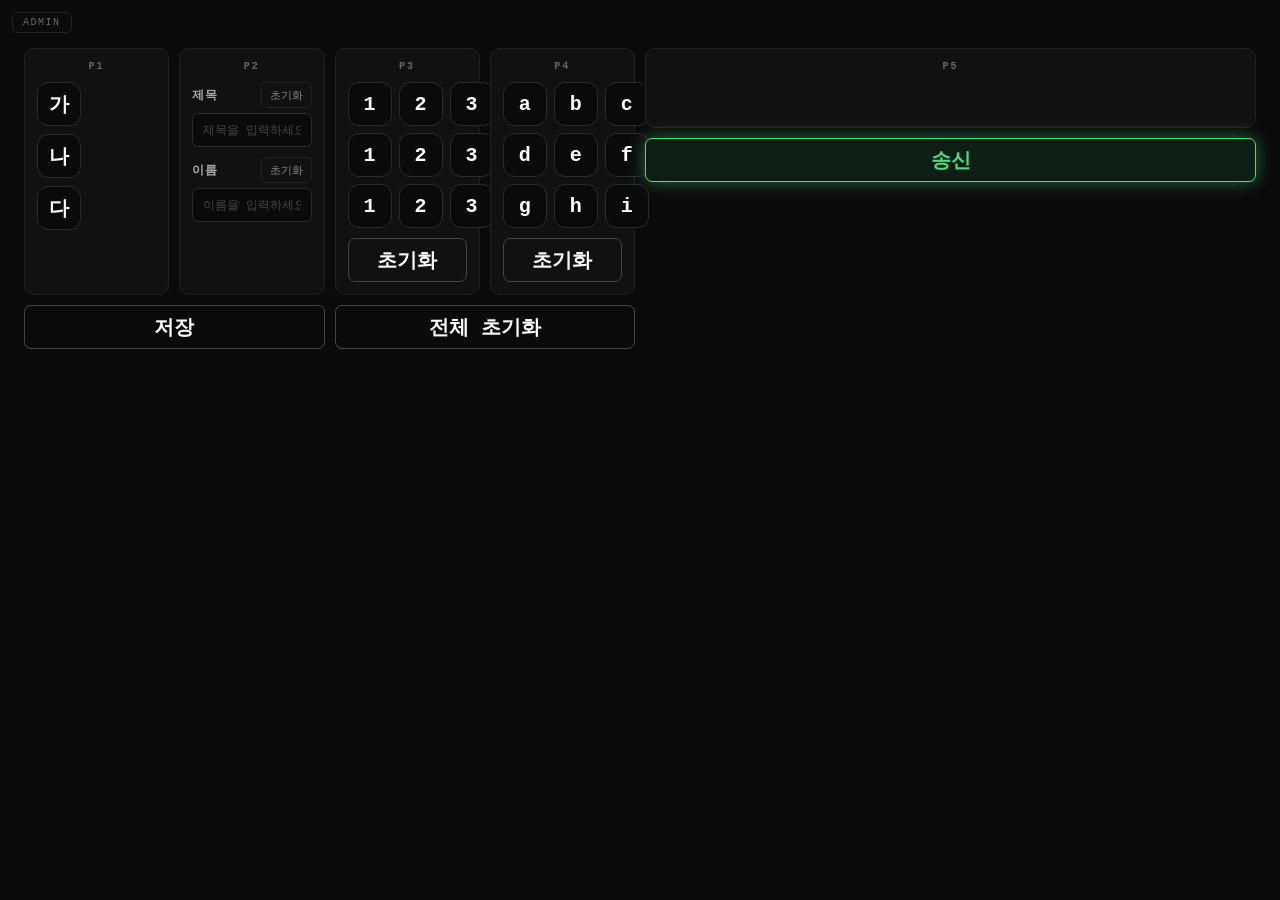
==== index.html @ e1beb3fa "Update index.html" ====
<!DOCTYPE html> <!-- ⛔ 표준: HTML 문서 선언, 변경 불가 -->
<html lang="ko"> <!-- ⛔ 표준: html 태그, 변경 불가 -->
<head> <!-- ⛔ 표준: head 태그, 변경 불가 -->
	<meta charset="UTF-8"> <!-- ⛔ 표준: meta 태그 / charset 속성, 변경 불가 -->
	<meta name="viewport" content="width=device-width, initial-scale=1.0"> <!-- ⛔ 표준: 모바일 화면 대응 설정, 변경 불가 -->
	<title>입력 패널</title> <!-- ⛔ 표준: title 태그, 변경 불가 (안의 텍스트는 자유롭게 변경 가능) -->
	<style> /* ⛔ 표준: style 태그, 변경 불가 */
		:root { /* ⛔ 표준: CSS 전역 변수 선언 선택자, 변경 불가 */
			--bg:         #0a0a0a; /* 🔗 CSS+HTML: var(--bg)로 참조 중, 이름 바꾸면 var() 전부 수정 필요 */
			--surface:    #111111; /* 🔗 CSS+HTML: var(--surface)로 참조 중 */
			--border:     #222222; /* 🔗 CSS+HTML: var(--border)로 참조 중 */
			--border-hi:  #444444; /* 🔗 CSS+HTML: var(--border-hi)로 참조 중 */
			--text:       #ffffff; /* 🔗 CSS+HTML: var(--text)로 참조 중 */
			--muted:      #ffffff; /* 🔗 CSS+HTML: var(--muted)로 참조 중 */
			--dim:        #2a2a2a; /* 🔗 CSS+HTML: var(--dim)으로 참조 중 */
			--accent:     #4ade80; /* 🔗 CSS+HTML: var(--accent)으로 참조 중 */
			--accent-dim: #0d1f14; /* 🔗 CSS+HTML: var(--accent-dim)으로 참조 중 */
			--yellow:     #facc15; /* 🔗 CSS+HTML: var(--yellow)로 참조 중 */
			--yellow-dim: #1f1a05; /* 🔗 CSS+HTML: var(--yellow-dim)으로 참조 중 */
			--danger:     #f87171; /* 🔗 CSS+HTML: var(--danger)로 참조 중 */
			--danger-dim: #2a0808; /* 🔗 CSS+HTML: var(--danger-dim)으로 참조 중 */

			/* [모든 간격] 패드 사이, 패드5↔송신 사이, 저장/초기화 버튼 사이
			   body { padding }과 값을 맞추면 화면 테두리 여백 = 패드 간격으로 통일됨
			   다른 값: 4px | 8px | 16px | 2vw | 1.5vh */
			--gap:   10px; /* 🔗 CSS+HTML: var(--gap)으로 참조 중 */

			/* [모든 버튼 높이] 가나다/1~9/abc 선택버튼, 초기화/저장/전체초기화/송신 버튼
			   패드 크기가 바뀌어도 이 값은 고정 유지됨
			   다른 값: 32px | 40px | 52px | 60px */
			--btn-h: 44px; /* 🔗 CSS+HTML: var(--btn-h)로 참조 중 */
		}

		* { box-sizing: border-box; margin: 0; padding: 0; } /* ⛔ 표준: * 전체선택자, box-sizing/margin/padding 모두 CSS 표준 속성 */

		body { /* ⛔ 표준: HTML body 태그 선택자, 변경 불가 */
			min-height: 100vh; /* ⛔ 표준: min-height CSS 표준 속성 */
			background: var(--bg); /* ⛔ 표준: background CSS 표준 속성 */
			font-family: 'Courier New', monospace; /* ⛔ 표준: font-family CSS 표준 속성 */
			color: var(--text); /* ⛔ 표준: color CSS 표준 속성 */

			/* [body 기본 글씨 크기] 패드 라벨(P1~P5) 외 대부분 텍스트에 영향
			   다른 값: 14px | 16px | 24px */
			font-size: 20px; /* ⛔ 표준: font-size CSS 표준 속성 */

			font-weight: bold; /* ⛔ 표준: font-weight CSS 표준 속성 */

			/* [body 자식 요소 배치 방식] flex로 설정해야 내부 정렬 속성이 작동함
			   다른 값: block(일반 흐름) | grid(격자) */
			display: flex; /* ⛔ 표준: display CSS 표준 속성 */

			/* [body 자식 요소 나열 방향] column = .layout이 세로로 쌓임
			   다른 값: row(가로로 나열) | column-reverse(세로 역순) */
			flex-direction: column; /* ⛔ 표준: flex-direction CSS 표준 속성 */

			/* [화면 테두리 여백] 순서: 위 | 좌우 | 아래
			   --gap과 좌우 값을 맞추면 조건1(테두리 여백 = 패드 간격) 충족
			   위쪽은 admin 링크 공간 확보를 위해 더 크게 설정
			   다른 값: 12px 12px 12px | 2vh 2vw | 24px */
			padding: 48px 24px 24px; /* ⛔ 표준: padding CSS 표준 속성 */

			gap: var(--gap); /* ⛔ 표준: gap CSS 표준 속성 */
		}

		/* ── admin 링크 ─────────────────────────── */
		.admin-link { /* 🔗 CSS+HTML: HTML의 class="admin-link"와 연결, 한쪽만 바꾸면 스타일 깨짐 */
			/* [admin 링크 배치 기준] fixed = 스크롤해도 화면 고정 위치 유지
			   다른 값: absolute(가장 가까운 부모 기준) | static(일반 흐름) */
			position: fixed; /* ⛔ 표준: position CSS 표준 속성 */

			/* [admin 링크 위치] 화면 좌측 상단으로부터의 거리
			   top/left 값을 바꾸면 화면 어느 모서리로든 이동 가능
			   우측 상단으로 옮기려면: top:12px right:12px (left 제거)
			   다른 값: top:8px left:8px | top:20px left:20px */
			top: 12px; left: 12px; /* ⛔ 표준: top / left CSS 표준 속성 */

			/* [admin 링크 내부 여백] 위아래 | 좌우
			   다른 값: 6px 14px | 8px 16px */
			padding: 4px 10px;

			border: 1px solid var(--border);
			border-radius: 5px;
			background: transparent;
			color: #666;
			font-family: 'Courier New', monospace;

			/* [admin 링크 글씨 크기]
			   다른 값: 9px | 11px | 13px */
			font-size: 10px;

			font-weight: normal;
			letter-spacing: 0.15em;
			text-decoration: none;
			text-transform: uppercase;
			transition: all 0.2s;
			z-index: 10;
		}
		.admin-link:hover { /* ⛔ 표준: :hover CSS 표준 가상 클래스, 변경 불가 */
			border-color: var(--border-hi); color: #aaa;
		}

		/* ── 전체 레이아웃 ──────────────────────── */
		.layout { /* 🔗 CSS+HTML: HTML의 class="layout"과 연결 */
			/* [layout 자식 요소 배치 방식] flex 사용
			   다른 값: grid(격자) | block */
			display: flex;

			/* [layout 자식 요소 나열 방향] row = left-col과 pad5-wrap이 가로로 나열
			   다른 값: column(세로로 쌓기) | row-reverse(가로 역순) */
			flex-direction: row;

			/* [layout 자식 요소 세로 정렬] flex-start = 위쪽 기준으로 정렬
			   패드들 높이가 달라도 위쪽에 맞춰 배치됨
			   다른 값: center(세로 중앙) | stretch(높이를 맞춰 늘림) | flex-end(아래 기준) */
			align-items: flex-start; /* ⛔ 표준: align-items CSS 표준 속성 */

			gap: var(--gap);
		}

		.left-col { /* 🔗 CSS+HTML: HTML의 class="left-col"과 연결 */
			/* [left-col 자식 요소 배치 방식] flex 사용 */
			display: flex;

			/* [left-col 자식 요소 나열 방향] column = pads-row와 bottom-row가 세로로 쌓임
			   다른 값: row(가로로 나열) */
			flex-direction: column;

			gap: var(--gap);

			/* [left-col 가로 비율] 1 = pad5-wrap과 동일 너비
			   2로 바꾸면 left-col이 pad5-wrap의 2배 너비
			   다른 값: 2 | 3 | 4 */
			flex: 1; /* ⛔ 표준: flex CSS 표준 속성 */

			min-width: 0; /* ⛔ 표준: min-width CSS 표준 속성 */
		}

		.pads-row { /* 🔗 CSS+HTML: HTML의 class="pads-row"와 연결 */
			/* [pads-row 자식 요소 배치 방식] flex 사용 */
			display: flex;

			/* [pads-row 자식 요소 나열 방향] row = 패드1~4가 가로로 나열
			   다른 값: column(세로로 쌓기) */
			flex-direction: row;

			gap: var(--gap);

			/* [pads-row 자식 요소 세로 정렬] stretch = 패드들 높이를 모두 동일하게 늘림
			   가장 높은 패드를 기준으로 나머지가 늘어남
			   다른 값: flex-start(위 기준, 높이 제각각) | center(세로 중앙 정렬) */
			align-items: stretch;
		}

		/* ── 공통 패드 ──────────────────────────── */
		.pad { /* 🔗 CSS+HTML: HTML의 class="pad"와 연결 */
			/* [패드 너비 비율] 1이면 모든 패드 동일 너비
			   2로 바꾸면 해당 패드가 다른 패드의 2배 너비
			   다른 값: 2 | 0.5 | 3 */
			flex: 1;

			/* [패드 최소 너비] 이 값 이하로는 줄어들지 않음
			   버튼이 찌그러지지 않을 최솟값으로 설정
			   다른 값: 80px | 120px | 150px */
			min-width: 0;

			background: var(--surface);
			border: 1.5px solid var(--border);

			/* [패드 모서리 둥글기]
			   다른 값: 4px | 6px | 16px | 0px(직각) */
			border-radius: 10px; /* ⛔ 표준: border-radius CSS 표준 속성 */

			/* [패드 내부 여백] 패드 테두리와 내용물 사이 간격
			   다른 값: 8px | 16px | 20px | 1vw */
			padding: 12px;

			/* [패드 내부 배치 방식] flex 사용 */
			display: flex;

			/* [패드 내부 나열 방향] column = 라벨/버튼/입력칸이 세로로 쌓임
			   다른 값: row(가로로 나열) */
			flex-direction: column;

			/* [패드 내부 요소 간격] 패드 안의 버튼/입력칸 사이 간격
			   다른 값: 6px | 8px | 14px */
			gap: 10px;

			transition: border-color 0.3s;
			/* transition: all 0.3s; */
		}

		.pad.error { /* 🔗 JS연결: JS의 classList.add('error') / classList.remove('error')와 연결
		               error 이름 바꾸면 JS의 'error' 문자열도 같이 수정 필요 */
			border-color: var(--danger) !important;
			box-shadow: 0 0 12px rgba(248,113,113,0.3);
		}

		.pad-label { /* 🔗 CSS+HTML: HTML의 class="pad-label"과 연결 */
			/* [P1~P5 라벨 글씨 크기]
			   다른 값: 8px | 12px | 14px */
			font-size: 10px;

			font-weight: bold;
			letter-spacing: 0.2em;
			text-transform: uppercase;
			color: #666;

			/* [라벨 텍스트 가로 정렬] center = 패드 너비 기준으로 가운데
			   다른 값: left(왼쪽) | right(오른쪽) */
			text-align: center; /* ⛔ 표준: text-align CSS 표준 속성 */
		}

		/* ── 공통 선택 버튼 (가나다 / 1~3 / a~i) ── */
		.sel-btn { /* 🔗 JS연결: JS의 querySelectorAll('.sel-btn')과 연결
		             sel-btn 이름 바꾸면 JS의 '.sel-btn' 문자열도 같이 수정 필요 */
			border: 1.5px solid var(--dim);

			/* [선택 버튼 모서리 둥글기]
			   다른 값: 4px | 10px | 50%(원형) | 0px */
			border-radius: 25%;

			background: var(--bg);
			color: var(--text);
			font-family: 'Courier New', monospace;

			/* [선택 버튼 글씨 크기]
			   다른 값: 14px | 16px | 24px */
			font-size: 20px;

			font-weight: bold;
			cursor: pointer;
			transition: all 0.15s;
			outline: none;

			/* [선택 버튼 가로 크기] 100% = 부모(grid셀 또는 pad1-btns) 너비를 꽉 채움
			   다른 값: 80% | 60px | auto */
			width: var(--btn-h);

			/* [선택 버튼 높이] --btn-h 변수로 제어 (상단 :root 참고)
			   다른 값: --btn-h를 바꾸거나 직접 40px | 52px */
			height: var(--btn-h);
		}
		.sel-btn:hover { /* ⛔ 표준: :hover CSS 표준 가상 클래스 */
			border-color: var(--border-hi);
		}
		.sel-btn.on { /* 🔗 JS연결: JS의 classList.add('on') / classList.remove('on')과 연결
		               on 이름 바꾸면 JS의 'on' 문자열도 같이 수정 필요 */
			border-color: var(--accent);
			color: var(--accent);
			background: var(--accent-dim);
			box-shadow: 0 0 10px rgba(74,222,128,0.25);
		}

		/* ── 공통 액션 버튼 (초기화 / 저장 / 전체초기화) */
		.std-btn { /* 🔗 CSS+HTML: HTML의 class="std-btn"과 연결 */
			/* [액션 버튼 높이] --btn-h 변수로 제어
			   다른 값: --btn-h를 바꾸거나 직접 36px | 48px */
			height: var(--btn-h);

			/* [액션 버튼 좌우 내부 여백] 텍스트와 버튼 테두리 사이 간격
			   다른 값: 8px | 24px | 32px */
			padding: 0 16px;

			/* [액션 버튼 모서리 둥글기]
			   다른 값: 4px | 10px | 0px */
			border-radius: 7px;

			font-family: 'Courier New', monospace;

			/* [액션 버튼 글씨 크기]
			   다른 값: 14px | 16px | 24px */
			font-size: 20px;

			font-weight: bold;
			color: var(--text);
			cursor: pointer;
			transition: all 0.15s;
			outline: none;
			border: 1.5px solid var(--border-hi);
			background: transparent;
		}
		.std-btn:hover { background: #1a1a1a; border-color: #666; } /* ⛔ 표준: :hover CSS 표준 가상 클래스 */

		/* ── 패드2 작은 초기화 버튼 (예외, --btn-h 미적용) */
		.sm-clear { /* 🔗 CSS+HTML: HTML의 class="sm-clear"와 연결 */
			/* [패드2 초기화 버튼 높이] 독립 고정값, --btn-h와 무관
			   다른 값: 22px | 28px | 32px */
			height: 26px;

			/* [패드2 초기화 버튼 좌우 내부 여백]
			   다른 값: 4px | 10px | 14px */
			padding: 0 8px;

			border-radius: 5px;
			font-family: 'Courier New', monospace;

			/* [패드2 초기화 버튼 글씨 크기]
			   다른 값: 9px | 12px | 14px */
			font-size: 11px;

			font-weight: normal;
			color: #888;
			cursor: pointer;
			border: 1px solid var(--border);
			background: transparent;
			white-space: nowrap;

			/* [패드2 초기화 버튼 줄어듦 방지] 0 = 부모가 좁아져도 버튼 크기 유지
			   다른 값: 1(부모에 맞게 줄어들 수 있음) */
			flex-shrink: 0; /* ⛔ 표준: flex-shrink CSS 표준 속성 */

			transition: all 0.15s;
		}
		.sm-clear:hover { border-color: var(--border-hi); color: #bbb; } /* ⛔ 표준: :hover CSS 표준 가상 클래스 */

		/* ── 패드1: 가나다 세로 버튼 목록 ─────── */
		.pad1-btns { /* 🔗 CSS+HTML: HTML의 class="pad1-btns"와 연결 */
			/* [pad1-btns 배치 방식] flex 사용 */
			display: flex;

			/* [가나다 버튼 나열 방향] column = 가나다 버튼이 세로로 쌓임
			   다른 값: row(가로로 나열) */
			flex-direction: column;

			/* [가나다 버튼 사이 간격]
			   다른 값: 4px | 10px | 14px */
			gap: 8px;

			/* [pad1-btns 세로 비율] 1 = 패드 안의 남은 세로 공간을 모두 차지
			   버튼들이 패드 높이에 맞게 균등하게 늘어남
			   다른 값: 제거하면 내용 크기만큼만 차지 */
			flex: 1;
		}

		/* ── 패드2: 입력 그룹 ───────────────────── */
		.input-group { /* 🔗 CSS+HTML: HTML의 class="input-group"과 연결 */
			/* [input-group 배치 방식] flex 사용 */
			display: flex;

			/* [라벨+버튼 행과 입력칸 나열 방향] column = 위에 라벨, 아래에 입력칸
			   다른 값: row(라벨과 입력칸을 가로로 배치) */
			flex-direction: column;

			/* [라벨과 입력칸 사이 간격]
			   다른 값: 3px | 8px | 10px */
			gap: 5px;
		}

		.input-header { /* 🔗 CSS+HTML: HTML의 class="input-header"와 연결 */
			/* [input-header 배치 방식] flex 사용 */
			display: flex;

			/* [라벨과 초기화 버튼 세로 정렬] center = 높이가 달라도 세로 중앙으로 맞춤
			   다른 값: flex-start(위 기준) | flex-end(아래 기준) */
			align-items: center;

			/* [라벨과 초기화 버튼 가로 배치] space-between = 라벨은 왼쪽, 버튼은 오른쪽 끝
			   다른 값: flex-start(둘 다 왼쪽) | flex-end(둘 다 오른쪽) | center(가운데) */
			justify-content: space-between; /* ⛔ 표준: justify-content CSS 표준 속성 */

			/* [라벨과 초기화 버튼 사이 최소 간격]
			   다른 값: 4px | 8px | 12px */
			gap: 6px;
		}

		.input-label { /* 🔗 CSS+HTML: HTML의 class="input-label"과 연결 */
			/* [제목/이름 라벨 글씨 크기]
			   다른 값: 10px | 14px | 16px */
			font-size: 12px;

			font-weight: bold;
			letter-spacing: 0.1em;
			color: #aaa;
			white-space: nowrap;
		}

		.text-input { /* 🔗 CSS+HTML: HTML의 class="text-input"과 연결 */
			/* [입력칸 가로 크기] 100% = 패드 너비를 꽉 채움
			   다른 값: 80% | 200px */
			width: 100%;

			/* [입력칸 내부 여백] 위아래 | 좌우
			   다른 값: 6px 8px | 10px 14px | 12px 16px */
			padding: 8px 10px;

			background: var(--bg);
			border: 1px solid var(--dim);
			border-radius: 6px;
			color: var(--text);
			font-family: 'Courier New', monospace;

			/* [입력칸 글씨 크기]
			   다른 값: 12px | 16px | 18px */
			font-size: 14px;

			font-weight: bold;
			outline: none;
			transition: border-color 0.2s;
		}
		.text-input:focus { border-color: var(--border-hi); } /* ⛔ 표준: :focus CSS 표준 가상 클래스 */
		.text-input::placeholder { color: #444; font-weight: normal; font-size: 12px; } /* ⛔ 표준: ::placeholder CSS 표준 가상 요소 */

		/* ── 패드3, 4: 3x3 그리드 ──────────────── */
		.grid-rows { /* 🔗 JS연결: JS의 querySelectorAll('#pad3Rows .grid-row')에서 부모로 참조
		               🔗 CSS+HTML: HTML의 class="grid-rows"와 연결 */
			/* [grid-rows 배치 방식] flex 사용 */
			display: flex;

			/* [행 나열 방향] column = 1행/2행/3행이 세로로 쌓임
			   다른 값: row(행들이 가로로 나열) */
			flex-direction: column;

			/* [행과 행 사이 간격] (1행:123 ↔ 2행:123 ↔ 3행:123)
			   다른 값: 4px | 10px | 14px */
			gap: 7px;

			/* [grid-rows 세로 비율] 1 = 패드 안의 남은 세로 공간 모두 차지
			   초기화 버튼 위 남은 공간을 행들이 채움
			   다른 값: 제거하면 내용 크기만큼만 차지 */
			flex: 1;
		}

		.grid-row { /* 🔗 JS연결: JS의 querySelectorAll('.grid-row')와 연결
		              grid-row 이름 바꾸면 JS의 '.grid-row' 문자열도 같이 수정 필요 */
			/* [grid-row 배치 방식] grid 사용 (flex와 달리 열 너비를 비율로 지정 가능) */
			display: grid; /* ⛔ 표준: display: grid CSS 표준 */

			/* [한 행 안의 버튼 열 배치] repeat(3, 1fr) = 3개 열을 균등하게 나눔
			   버튼 개수를 바꾸려면 숫자 변경: repeat(2, 1fr) | repeat(4, 1fr)
			   불균등하게 나누려면: 2fr 1fr 1fr (첫 버튼이 2배 너비) */
			grid-template-columns: repeat(3, 1fr); /* ⛔ 표준: grid-template-columns CSS 표준 속성 */

			/* [한 행 안의 버튼 사이 간격]
			   다른 값: 4px | 10px | 14px */
			gap: 7px;
		}

		.pad-bottom { /* 🔗 CSS+HTML: HTML의 class="pad-bottom"과 연결 */
			/* [pad-bottom 배치 방식] flex 사용 */
			display: flex;

			/* [초기화 버튼 가로 정렬] stretch = 버튼이 패드 너비를 꽉 채움
			   다른 값: center(버튼 원래 크기로 가운데) | flex-start(왼쪽) | flex-end(오른쪽) */
			justify-content: stretch;
		}
		.pad-bottom .std-btn { width: 100%; }

		/* ── 하단 버튼 행 (저장 + 전체초기화) ──── */
		.bottom-row { /* 🔗 CSS+HTML: HTML의 class="bottom-row"와 연결 */
			/* [bottom-row 배치 방식] flex 사용 */
			display: flex;

			/* [저장 버튼과 전체초기화 버튼 사이 간격] --gap 공유
			   다른 값: 4px | 16px | 20px */
			gap: var(--gap);
		}

		.bottom-row .std-btn {
			/* [하단 버튼 너비 비율] 1 = 저장/전체초기화 버튼이 동일 너비로 나눔
			   2로 바꾸면 해당 버튼이 다른 버튼의 2배 너비
			   다른 값: 2 | 0.5 */
			flex: 1;
		}

		/* ── 패드5 + 송신 버튼 래퍼 ─────────────── */
		.pad5-wrap { /* 🔗 CSS+HTML: HTML의 class="pad5-wrap"과 연결 */
			/* [pad5-wrap 배치 방식] flex 사용 */
			display: flex;

			/* [pad5-wrap 자식 요소 나열 방향] column = 패드5 위, 송신 버튼 아래
			   다른 값: row(가로로 나열) */
			flex-direction: column;

			gap: var(--gap);

			/* [pad5-wrap 가로 비율] 1 = left-col과 동일 너비
			   2로 바꾸면 pad5-wrap이 left-col의 2배 너비
			   다른 값: 2 | 0.5 */
			flex: 1;

			min-width: 0;
		}

		.pad5 { /* 🔗 CSS+HTML: HTML의 class="pad5"와 연결 (id="pad5"는 별도) */
			/* [패드5 세로 비율] 1 = pad5-wrap 안에서 남은 세로 공간 모두 차지
			   송신 버튼을 아래로 밀어내는 역할
			   다른 값: 제거하면 내용(라벨만) 크기로 줄어듦 */
			flex: 1;

			/* [패드5 최소 세로 높이] 내용이 없어도 유지되는 최소 높이
			   다른 값: 40px | 120px | 200px */
			min-height: 80px;
		}

		/* ── 송신 버튼 ──────────────────────────── */
		.btn-send { /* 🔗 CSS+HTML: HTML의 class="btn-send"와 연결 */
			/* [송신 버튼 가로 크기] 100% = pad5-wrap 너비를 꽉 채움
			   다른 값: 80% | 200px */
			width: 100%;

			/* [송신 버튼 높이] --btn-h 변수로 제어
			   다른 값: --btn-h를 바꾸거나 직접 40px | 52px | 60px */
			height: var(--btn-h);

			/* [송신 버튼 모서리 둥글기]
			   다른 값: 4px | 10px | 50%(알약형) | 0px */
			border-radius: 7px;

			font-family: 'Courier New', monospace;

			/* [송신 버튼 글씨 크기]
			   다른 값: 14px | 16px | 24px */
			font-size: 20px;

			font-weight: bold;
			color: var(--accent);
			cursor: pointer;
			outline: none;
			transition: box-shadow 0.3s, background 0.3s, color 0.3s, border-color 0.3s;
			border: 1.5px solid var(--accent);
			background: var(--accent-dim);
			box-shadow: 0 0 18px rgba(74,222,128,0.45);
		}

		.btn-send.sending { /* 🔗 JS연결: JS의 classList.add('sending') / classList.remove('sending')과 연결
		                      sending 이름 바꾸면 JS의 'sending' 문자열도 같이 수정 필요 */
			color: var(--yellow);
			border-color: var(--yellow);
			background: var(--yellow-dim);
			box-shadow: 0 0 18px rgba(250,204,21,0.5);
			cursor: not-allowed;
		}

		.btn-send:hover:not(.sending):not(:disabled) { /* ⛔ 표준: :hover / :not() / :disabled 모두 CSS 표준 가상 클래스 */
			box-shadow: 0 0 28px rgba(74,222,128,0.65);
		}

		/* ── 상태 메시지 ─────────────────────────── */
		.status-wrap {
			/* [status-wrap 배치 방식] flex 사용 */
			display: flex;

			/* [상태 메시지 가로 정렬] flex-end = 오른쪽 끝으로 정렬
			   다른 값: flex-start(왼쪽) | center(가운데) */
			justify-content: flex-end;
		}

		.status { /* 🔗 JS연결: JS의 setStatus()에서 id="status" 요소에 className으로 설정
		            🔗 CSS+HTML: HTML의 class="status"와 연결 */
			/* [상태 메시지 글씨 크기]
			   다른 값: 11px | 14px | 16px */
			font-size: 13px;

			font-weight: bold;
			letter-spacing: 0.1em;
			color: transparent;

			/* [상태 메시지 최소 높이] 메시지가 없어도 공간을 유지해 레이아웃 흔들림 방지
			   다른 값: 14px | 20px | 24px */
			min-height: 18px;

			/* [상태 메시지 텍스트 가로 정렬]
			   다른 값: left(왼쪽) | right(오른쪽) */
			text-align: center;

			/* [상태 메시지 가로 크기] 100% = pad5-wrap 너비를 꽉 채움
			   다른 값: auto(텍스트 길이만큼) | 80% */
			width: 100%;
		}

		.status.success { color: var(--accent); } /* 🔗 JS연결: JS의 setStatus('저장완료', 'success')와 연결
		                                              success 이름 바꾸면 JS의 'success' 문자열도 같이 수정 필요 */
		.status.error   { color: var(--danger); } /* 🔗 JS연결: JS의 setStatus('...', 'error')와 연결
		                                              error 이름 바꾸면 JS의 'error' 문자열도 같이 수정 필요 */
	</style>
</head>
<body> <!-- ⛔ 표준: body 태그, 변경 불가 -->

<a class="admin-link" href="admin.html">admin</a> <!-- 🔗 CSS+HTML: class="admin-link" → CSS .admin-link와 연결 -->

<div class="layout"> <!-- 🔗 CSS+HTML: class="layout" → CSS .layout과 연결 -->

	<!-- 왼쪽: 패드 1~4 + 하단버튼 -->
	<div class="left-col"> <!-- 🔗 CSS+HTML: class="left-col" → CSS .left-col과 연결 -->
		<div class="pads-row"> <!-- 🔗 CSS+HTML: class="pads-row" → CSS .pads-row와 연결 -->

			<!-- 패드 1: 가나다 세로 단일선택 -->
			<div class="pad" id="pad1"> <!-- 🔗 JS연결: id="pad1" → JS의 getElementById('pad1') / querySelector('#pad1')와 연결 -->
				<span class="pad-label">P1</span> <!-- 🔗 CSS+HTML: class="pad-label" → CSS .pad-label과 연결 -->
				<div class="pad1-btns"> <!-- 🔗 CSS+HTML: class="pad1-btns" → CSS .pad1-btns와 연결 -->
					<!-- ⛔ 표준: button 태그 변경 불가 -->
					<!-- 🔗 JS연결: onclick="selectPad1(...)" → JS function selectPad1과 연결, 함수명 바꾸면 여기도 수정 -->
					<button class="sel-btn" onclick="selectPad1(this,'가')">가</button>
					<button class="sel-btn" onclick="selectPad1(this,'나')">나</button>
					<button class="sel-btn" onclick="selectPad1(this,'다')">다</button>
				</div>
			</div>

			<!-- 패드 2: 제목/이름 입력 -->
			<div class="pad" id="pad2"> <!-- 🔗 JS연결: id="pad2" → JS의 markError('pad2') / clearError('pad2')와 연결 -->
				<span class="pad-label">P2</span>
				<div class="input-group"> <!-- 🔗 CSS+HTML: class="input-group" → CSS .input-group과 연결 -->
					<div class="input-header"> <!-- 🔗 CSS+HTML: class="input-header" → CSS .input-header와 연결 -->
						<span class="input-label">제목</span> <!-- 🔗 CSS+HTML: class="input-label" → CSS .input-label과 연결 -->
						<!-- 🔗 JS연결: onclick="clearInput('titleInput')" → JS function clearInput + id="titleInput"과 연결 -->
						<button class="sm-clear" onclick="clearInput('titleInput')">초기화</button>
					</div>
					<!-- 🔗 JS연결: id="titleInput" → JS의 getElementById('titleInput')와 연결 -->
					<input class="text-input" id="titleInput" type="text" placeholder="제목을 입력하세요">
				</div>
				<div class="input-group">
					<div class="input-header">
						<span class="input-label">이름</span>
						<!-- 🔗 JS연결: onclick="clearInput('nameInput')" → JS function clearInput + id="nameInput"과 연결 -->
						<button class="sm-clear" onclick="clearInput('nameInput')">초기화</button>
					</div>
					<!-- 🔗 JS연결: id="nameInput" → JS의 getElementById('nameInput')와 연결 -->
					<input class="text-input" id="nameInput" type="text" placeholder="이름을 입력하세요">
				</div>
			</div>

			<!-- 패드 3: 1 2 3 × 3행, 행당 최대 1개 -->
			<div class="pad" id="pad3"> <!-- 🔗 JS연결: id="pad3" → JS의 getElementById('pad3') / querySelector('#pad3')와 연결 -->
				<span class="pad-label">P3</span>
				<!-- 🔗 JS연결: id="pad3Rows" → JS의 querySelectorAll('#pad3Rows .grid-row')와 연결 -->
				<div class="grid-rows" id="pad3Rows">
					<div class="grid-row"> <!-- 🔗 JS연결: class="grid-row" → JS의 querySelectorAll('.grid-row')와 연결 -->
						<!-- 🔗 JS연결: onclick="selectGrid('pad3',...)" → JS function selectGrid와 연결 -->
						<button class="sel-btn" onclick="selectGrid('pad3',0,0,this)">1</button>
						<button class="sel-btn" onclick="selectGrid('pad3',0,1,this)">2</button>
						<button class="sel-btn" onclick="selectGrid('pad3',0,2,this)">3</button>
					</div>
					<div class="grid-row">
						<button class="sel-btn" onclick="selectGrid('pad3',1,0,this)">1</button>
						<button class="sel-btn" onclick="selectGrid('pad3',1,1,this)">2</button>
						<button class="sel-btn" onclick="selectGrid('pad3',1,2,this)">3</button>
					</div>
					<div class="grid-row">
						<button class="sel-btn" onclick="selectGrid('pad3',2,0,this)">1</button>
						<button class="sel-btn" onclick="selectGrid('pad3',2,1,this)">2</button>
						<button class="sel-btn" onclick="selectGrid('pad3',2,2,this)">3</button>
					</div>
				</div>
				<div class="pad-bottom"> <!-- 🔗 CSS+HTML: class="pad-bottom" → CSS .pad-bottom과 연결 -->
					<!-- 🔗 JS연결: onclick="resetGrid('pad3')" → JS function resetGrid와 연결 -->
					<button class="std-btn" onclick="resetGrid('pad3')">초기화</button>
				</div>
			</div>

			<!-- 패드 4: a~i × 3행, 행당 최대 1개 -->
			<div class="pad" id="pad4"> <!-- 🔗 JS연결: id="pad4" → JS의 getElementById('pad4') / querySelector('#pad4')와 연결 -->
				<span class="pad-label">P4</span>
				<!-- 🔗 JS연결: id="pad4Rows" → JS의 querySelectorAll('#pad4Rows .grid-row')와 연결 -->
				<div class="grid-rows" id="pad4Rows">
					<div class="grid-row">
						<!-- 🔗 JS연결: onclick="selectGrid('pad4',...)" → JS function selectGrid와 연결 -->
						<button class="sel-btn" onclick="selectGrid('pad4',0,0,this)">a</button>
						<button class="sel-btn" onclick="selectGrid('pad4',0,1,this)">b</button>
						<button class="sel-btn" onclick="selectGrid('pad4',0,2,this)">c</button>
					</div>
					<div class="grid-row">
						<button class="sel-btn" onclick="selectGrid('pad4',1,0,this)">d</button>
						<button class="sel-btn" onclick="selectGrid('pad4',1,1,this)">e</button>
						<button class="sel-btn" onclick="selectGrid('pad4',1,2,this)">f</button>
					</div>
					<div class="grid-row">
						<button class="sel-btn" onclick="selectGrid('pad4',2,0,this)">g</button>
						<button class="sel-btn" onclick="selectGrid('pad4',2,1,this)">h</button>
						<button class="sel-btn" onclick="selectGrid('pad4',2,2,this)">i</button>
					</div>
				</div>
				<div class="pad-bottom">
					<!-- 🔗 JS연결: onclick="resetGrid('pad4')" → JS function resetGrid와 연결 -->
					<button class="std-btn" onclick="resetGrid('pad4')">초기화</button>
				</div>
			</div>

		</div><!-- .pads-row -->

		<!-- 하단: 저장 + 전체초기화 -->
		<div class="bottom-row"> <!-- 🔗 CSS+HTML: class="bottom-row" → CSS .bottom-row와 연결 -->
			<!-- 🔗 JS연결: onclick="save()" → JS function save와 연결 -->
			<button class="std-btn" onclick="save()">저장</button>
			<!-- 🔗 JS연결: onclick="resetAll()" → JS function resetAll과 연결 -->
			<button class="std-btn" onclick="resetAll()">전체 초기화</button>
		</div>

	</div><!-- .left-col -->

	<!-- 패드 5 + 송신 -->
	<div class="pad5-wrap"> <!-- 🔗 CSS+HTML: class="pad5-wrap" → CSS .pad5-wrap과 연결 -->
		<!-- 🔗 JS연결: id="pad5" → JS의 (필요시) getElementById('pad5')와 연결 가능 -->
		<div class="pad pad5" id="pad5"> <!-- 🔗 CSS+HTML: class="pad5" → CSS .pad5와 연결 -->
			<span class="pad-label">P5</span>
		</div>
		<!-- 🔗 JS연결: id="sendBtn" → JS의 getElementById('sendBtn')와 연결 -->
		<!-- 🔗 JS연결: onclick="send()" → JS function send와 연결 -->
		<button class="btn-send" id="sendBtn" onclick="send()">송신</button>
		<!-- 🔗 JS연결: id="status" → JS의 getElementById('status')와 연결 -->
		<div class="status" id="status"></div>
	</div>

</div><!-- .layout -->

<script> <!-- ⛔ 표준: script 태그, 변경 불가 -->
	// 🔗 JS연결: APPS_SCRIPT_URL → doFetch()에서 사용, Apps Script 배포 URL 입력 필요
	const APPS_SCRIPT_URL = 'https://script.google.com/macros/s/AKfycbx1tDmOHNdIa0bX-V42UZIFBCRPxY6DHO5HoZXdv10Fps0iX-DnqLl9fSPN2fkWplaG/exec';

	// 🔗 JS연결: state → selectPad1 / selectGrid / resetGrid / resetAll / validate / doFetch 전체에서 사용
	//            키 이름 pad1, pad3, pad4는 HTML id값과 일치해야 markError/clearError가 정상 작동
	const state = {
		pad1: null,
		pad3: [null, null, null],
		pad4: [null, null, null],
	};

	// 🔗 JS연결: sending → send() 내부에서 중복 클릭 방지용, send()와 짝을 이룸
	let sending = false;

	const sleep = ms => new Promise(r => setTimeout(r, ms));

	// ── 패드1: 단일 선택 ─────────────────────
	// 🔗 HTML연결: HTML의 onclick="selectPad1(...)"에서 호출, 함수명 바꾸면 HTML도 수정
	function selectPad1(btn, val) {
		document.querySelectorAll('#pad1 .sel-btn').forEach(b => b.classList.remove('on')); // 🔗 연결: '#pad1'→id / '.sel-btn'→class / 'on'→CSS .sel-btn.on
		btn.classList.add('on');
		state.pad1 = val;
		clearError('pad1'); // 🔗 연결: 'pad1' → HTML id="pad1"과 연결
	}

	// ── 패드3, 4: 행당 최대 1개 ──────────────
	// 🔗 HTML연결: HTML의 onclick="selectGrid(...)"에서 호출, 함수명 바꾸면 HTML도 수정
	function selectGrid(padId, row, col, btn) {
		const rows = document.querySelectorAll('#' + padId + 'Rows .grid-row'); // 🔗 연결: padId+'Rows'→id / '.grid-row'→class
		rows[row].querySelectorAll('.sel-btn').forEach(b => b.classList.remove('on')); // 🔗 연결: '.sel-btn'→class / 'on'→CSS
		if (state[padId][row] === col) {
			state[padId][row] = null;
		} else {
			btn.classList.add('on'); // 🔗 연결: 'on' → CSS .sel-btn.on과 연결
			state[padId][row] = col;
		}
		clearError(padId); // 🔗 연결: padId → HTML id="pad3" / id="pad4"와 연결
	}

	// ── 개별 초기화 ───────────────────────────
	// 🔗 HTML연결: HTML의 onclick="resetGrid(...)"에서 호출, 함수명 바꾸면 HTML도 수정
	function resetGrid(padId) {
		document.querySelectorAll('#' + padId + 'Rows .sel-btn').forEach(b => b.classList.remove('on')); // 🔗 연결: padId+'Rows'→id / '.sel-btn'→class / 'on'→CSS
		state[padId] = [null, null, null];
	}

	// 🔗 HTML연결: HTML의 onclick="clearInput(...)"에서 호출, 함수명 바꾸면 HTML도 수정
	function clearInput(id) {
		document.getElementById(id).value = ''; // 🔗 연결: id → HTML id="titleInput" / id="nameInput"과 연결
	}

	// ── 전체 초기화 ───────────────────────────
	// 🔗 HTML연결: HTML의 onclick="resetAll()"에서 호출, 함수명 바꾸면 HTML도 수정
	function resetAll() {
		document.querySelectorAll('#pad1 .sel-btn').forEach(b => b.classList.remove('on')); // 🔗 연결: '#pad1'→id / '.sel-btn'→class / 'on'→CSS
		state.pad1 = null;
		clearInput('titleInput'); // 🔗 연결: 'titleInput' → HTML id="titleInput"과 연결
		clearInput('nameInput');  // 🔗 연결: 'nameInput'  → HTML id="nameInput"과 연결
		resetGrid('pad3'); // 🔗 연결: 'pad3' → HTML id="pad3"과 연결
		resetGrid('pad4'); // 🔗 연결: 'pad4' → HTML id="pad4"과 연결
		['pad1','pad2','pad3','pad4'].forEach(clearError); // 🔗 연결: 문자열들 → HTML id값과 연결
		setStatus('');
	}

	// ── 저장 (미구현) ─────────────────────────
	// 🔗 HTML연결: HTML의 onclick="save()"에서 호출, 함수명 바꾸면 HTML도 수정
	function save() {}

	// ── 유효성 검사 ───────────────────────────
	function validate() {
		const errors = [];

		if (!state.pad1) errors.push('pad1'); // 🔗 연결: 'pad1' → HTML id="pad1" / markError와 연결

		const title = document.getElementById('titleInput').value.trim(); // 🔗 연결: 'titleInput' → HTML id="titleInput"
		const name  = document.getElementById('nameInput').value.trim();  // 🔗 연결: 'nameInput'  → HTML id="nameInput"
		if (!title && !name) errors.push('pad2'); // 🔗 연결: 'pad2' → HTML id="pad2" / markError와 연결

		const p3Empty = state.pad3.every(v => v === null);
		if (p3Empty) errors.push('pad3'); // 🔗 연결: 'pad3' → HTML id="pad3" / markError와 연결

		const p4Empty = state.pad4.every(v => v === null);
		if (p4Empty) errors.push('pad4'); // 🔗 연결: 'pad4' → HTML id="pad4" / markError와 연결

		if (errors.length > 0) {
			errors.forEach(id => markError(id));
			setStatus('입력되지 않은 패드가 있습니다', 'error'); // 🔗 연결: 'error' → CSS .status.error와 연결
			return false;
		}
		return true;
	}

	function markError(padId) {
		const el = document.getElementById(padId);
		el.classList.add('error'); // 🔗 연결: 'error' → CSS .pad.error와 연결
		setTimeout(() => el.classList.remove('error'), 10000);
	}

	function clearError(padId) {
		document.getElementById(padId).classList.remove('error'); // 🔗 연결: 'error' → CSS .pad.error와 연결
	}

	// ── 송신 ─────────────────────────────────
	// 🔗 HTML연결: HTML의 onclick="send()"에서 호출, 함수명 바꾸면 HTML도 수정
	async function send() {
		if (sending) return;
		if (!validate()) return;

		sending = true;
		const btn = document.getElementById('sendBtn'); // 🔗 연결: 'sendBtn' → HTML id="sendBtn"과 연결
		btn.classList.add('sending'); // 🔗 연결: 'sending' → CSS .btn-send.sending과 연결
		setStatus('');

		const fetchPromise = doFetch();
		const dots = ['.', '..', '...'];
		for (const d of dots) {
			btn.textContent = '전송 중' + d;
			await sleep(500);
		}

		const result = await fetchPromise;

		btn.textContent = '송신';
		btn.classList.remove('sending'); // 🔗 연결: 'sending' → CSS .btn-send.sending과 연결
		sending = false;

		if (result.ok) {
			setStatus('저장완료', 'success'); // 🔗 연결: 'success' → CSS .status.success와 연결
		} else {
			setStatus('오류: ' + result.message, 'error'); // 🔗 연결: 'error' → CSS .status.error와 연결
		}
	}

	async function doFetch() {
		try {
			const payload = {
				pad1:  state.pad1,
				title: document.getElementById('titleInput').value, // 🔗 연결: 'titleInput' → HTML id="titleInput"
				name:  document.getElementById('nameInput').value,  // 🔗 연결: 'nameInput'  → HTML id="nameInput"
				pad3:  state.pad3,
				pad4:  state.pad4,
			};
			const url  = APPS_SCRIPT_URL + '?action=submit&data=' + encodeURIComponent(JSON.stringify(payload));
			const res  = await fetch(url);
			const data = await res.json();
			return data.status === 'ok'
				? { ok: true }
				: { ok: false, message: (data.where || '') + ' ' + (data.message || '') };
		} catch (e) {
			return { ok: false, message: e.message };
		}
	}

	// 🔗 JS연결: setStatus → send() / validate() / resetAll()에서 호출
	//            type 값 'success'/'error' → CSS .status.success / .status.error와 연결
	function setStatus(msg, type) {
		const el = document.getElementById('status'); // 🔗 연결: 'status' → HTML id="status"와 연결
		el.textContent = msg;
		el.className   = 'status' + (type ? ' ' + type : ''); // 🔗 연결: 'status' → CSS .status / type → CSS .status.success 또는 .status.error
	}
</script>
</body> <!-- ⛔ 표준: body 닫는 태그, 변경 불가 -->
</html> <!-- ⛔ 표준: html 닫는 태그, 변경 불가 -->
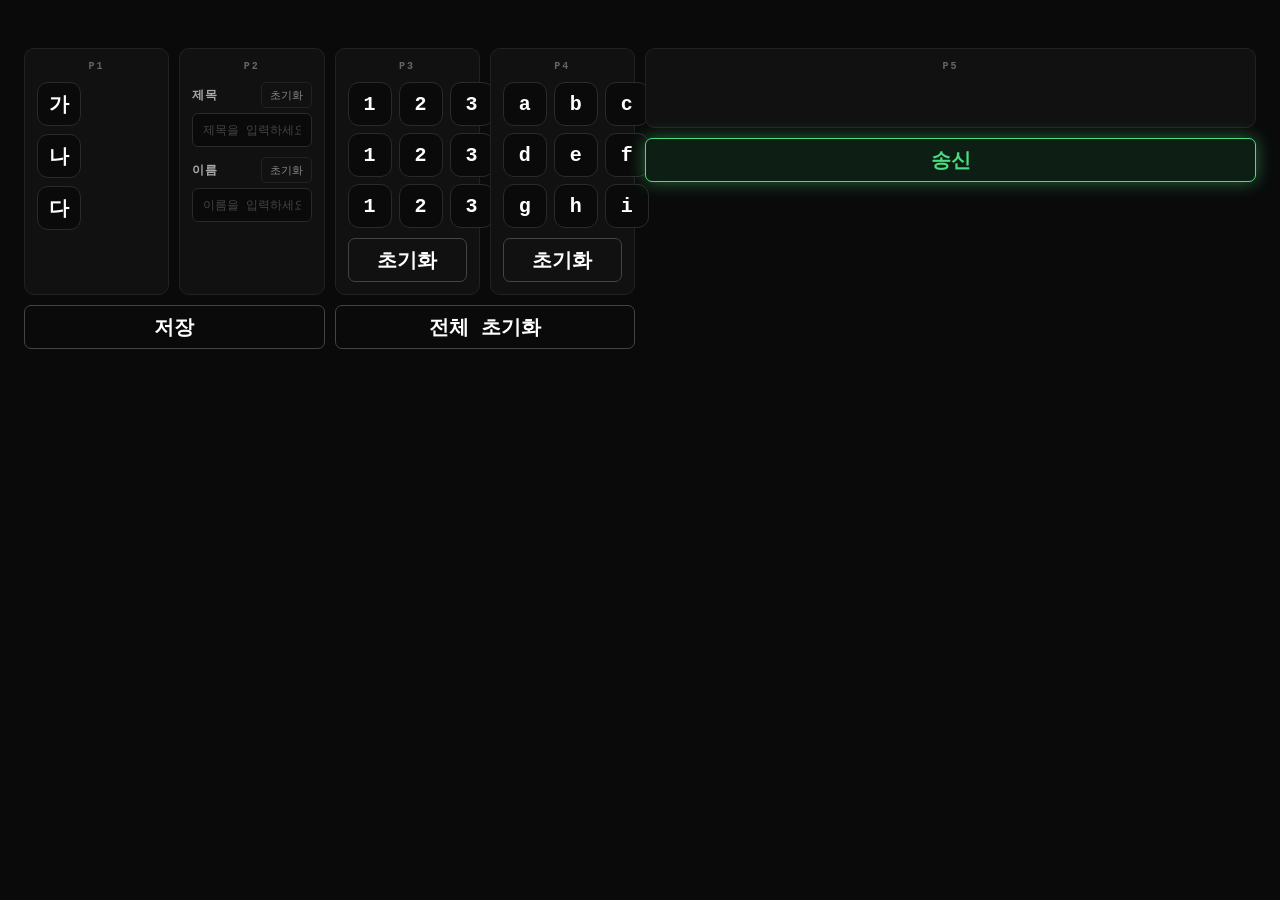
==== commit d897f1ea: "Add files via upload" ====
--- a/index.html
+++ b/index.html
@@ -4,7 +4,7 @@
 	<meta charset="UTF-8"> <!-- ⛔ 표준: meta 태그 / charset 속성, 변경 불가 -->
 	<meta name="viewport" content="width=device-width, initial-scale=1.0"> <!-- ⛔ 표준: 모바일 화면 대응 설정, 변경 불가 -->
 	<title>입력 패널</title> <!-- ⛔ 표준: title 태그, 변경 불가 (안의 텍스트는 자유롭게 변경 가능) -->
-	<style> /* ⛔ 표준: style 태그, 변경 불가 */
+	<style>
 		:root { /* ⛔ 표준: CSS 전역 변수 선언 선택자, 변경 불가 */
 			--bg:         #0a0a0a; /* 🔗 CSS+HTML: var(--bg)로 참조 중, 이름 바꾸면 var() 전부 수정 필요 */
 			--surface:    #111111; /* 🔗 CSS+HTML: var(--surface)로 참조 중 */
@@ -55,48 +55,10 @@
 
 			/* [화면 테두리 여백] 순서: 위 | 좌우 | 아래
 			   --gap과 좌우 값을 맞추면 조건1(테두리 여백 = 패드 간격) 충족
-			   위쪽은 admin 링크 공간 확보를 위해 더 크게 설정
 			   다른 값: 12px 12px 12px | 2vh 2vw | 24px */
 			padding: 48px 24px 24px; /* ⛔ 표준: padding CSS 표준 속성 */
 
 			gap: var(--gap); /* ⛔ 표준: gap CSS 표준 속성 */
-		}
-
-		/* ── admin 링크 ─────────────────────────── */
-		.admin-link { /* 🔗 CSS+HTML: HTML의 class="admin-link"와 연결, 한쪽만 바꾸면 스타일 깨짐 */
-			/* [admin 링크 배치 기준] fixed = 스크롤해도 화면 고정 위치 유지
-			   다른 값: absolute(가장 가까운 부모 기준) | static(일반 흐름) */
-			position: fixed; /* ⛔ 표준: position CSS 표준 속성 */
-
-			/* [admin 링크 위치] 화면 좌측 상단으로부터의 거리
-			   top/left 값을 바꾸면 화면 어느 모서리로든 이동 가능
-			   우측 상단으로 옮기려면: top:12px right:12px (left 제거)
-			   다른 값: top:8px left:8px | top:20px left:20px */
-			top: 12px; left: 12px; /* ⛔ 표준: top / left CSS 표준 속성 */
-
-			/* [admin 링크 내부 여백] 위아래 | 좌우
-			   다른 값: 6px 14px | 8px 16px */
-			padding: 4px 10px;
-
-			border: 1px solid var(--border);
-			border-radius: 5px;
-			background: transparent;
-			color: #666;
-			font-family: 'Courier New', monospace;
-
-			/* [admin 링크 글씨 크기]
-			   다른 값: 9px | 11px | 13px */
-			font-size: 10px;
-
-			font-weight: normal;
-			letter-spacing: 0.15em;
-			text-decoration: none;
-			text-transform: uppercase;
-			transition: all 0.2s;
-			z-index: 10;
-		}
-		.admin-link:hover { /* ⛔ 표준: :hover CSS 표준 가상 클래스, 변경 불가 */
-			border-color: var(--border-hi); color: #aaa;
 		}
 
 		/* ── 전체 레이아웃 ──────────────────────── */
@@ -536,15 +498,6 @@
 		}
 
 		/* ── 상태 메시지 ─────────────────────────── */
-		.status-wrap {
-			/* [status-wrap 배치 방식] flex 사용 */
-			display: flex;
-
-			/* [상태 메시지 가로 정렬] flex-end = 오른쪽 끝으로 정렬
-			   다른 값: flex-start(왼쪽) | center(가운데) */
-			justify-content: flex-end;
-		}
-
 		.status { /* 🔗 JS연결: JS의 setStatus()에서 id="status" 요소에 className으로 설정
 		            🔗 CSS+HTML: HTML의 class="status"와 연결 */
 			/* [상태 메시지 글씨 크기]
@@ -576,7 +529,6 @@
 </head>
 <body> <!-- ⛔ 표준: body 태그, 변경 불가 -->
 
-<a class="admin-link" href="admin.html">admin</a> <!-- 🔗 CSS+HTML: class="admin-link" → CSS .admin-link와 연결 -->
 
 <div class="layout"> <!-- 🔗 CSS+HTML: class="layout" → CSS .layout과 연결 -->
 
@@ -704,7 +656,7 @@
 
 <script> <!-- ⛔ 표준: script 태그, 변경 불가 -->
 	// 🔗 JS연결: APPS_SCRIPT_URL → doFetch()에서 사용, Apps Script 배포 URL 입력 필요
-	const APPS_SCRIPT_URL = 'https://script.google.com/macros/s/AKfycbx1tDmOHNdIa0bX-V42UZIFBCRPxY6DHO5HoZXdv10Fps0iX-DnqLl9fSPN2fkWplaG/exec';
+	const APPS_SCRIPT_URL = 'https://script.google.com/macros/s/AKfycbwQxoDXa7IcBWUFT58kQwEEbCoTBcDFAi1tsdK9byn1jNbHCjtUsgfL2mq8Zhe5lnfR/exec';
 
 	// 🔗 JS연결: state → selectPad1 / selectGrid / resetGrid / resetAll / validate / doFetch 전체에서 사용
 	//            키 이름 pad1, pad3, pad4는 HTML id값과 일치해야 markError/clearError가 정상 작동
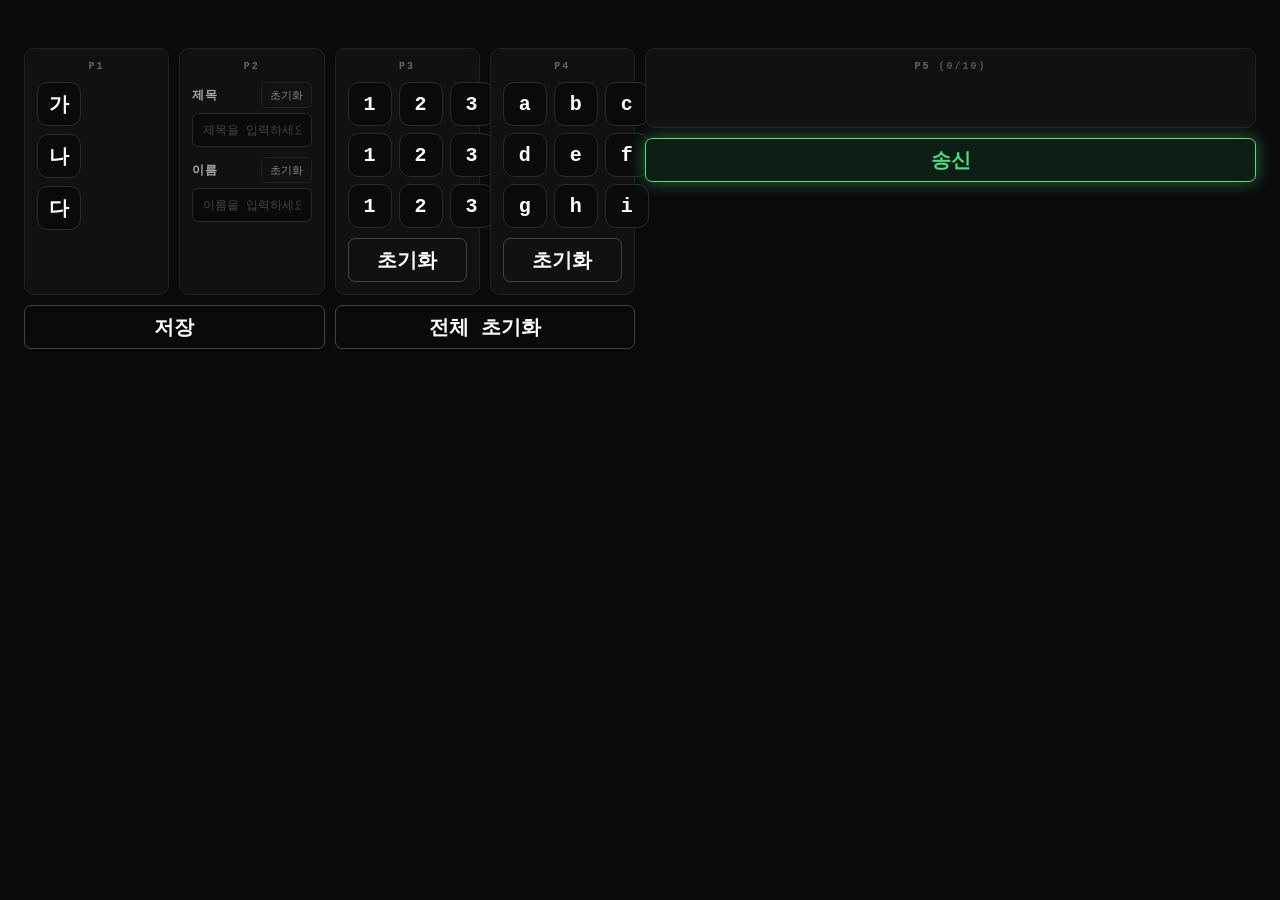
==== commit 3418ef4c: "Update index.html" ====
--- a/index.html
+++ b/index.html
@@ -452,6 +452,64 @@
 			/* [패드5 최소 세로 높이] 내용이 없어도 유지되는 최소 높이
 			   다른 값: 40px | 120px | 200px */
 			min-height: 80px;
+			overflow: hidden;
+		}
+
+		/* ── 패드5 목록 ──────────────────────────── */
+		.p5-list { /* 🔗 JS연결: id="pad5List"와 연결, renderList()에서 동적으로 채워짐 */
+			display: flex;
+			flex-direction: column;
+			gap: 5px;
+			flex: 1;
+			overflow-y: auto;
+		}
+
+		/* [목록 항목] 클릭 가능한 임시 저장 항목 */
+		.p5-item { /* 🔗 JS연결: loadItem()에서 동적 생성 */
+			padding: 7px 10px;
+			border: 1px solid var(--border);
+			border-radius: 6px;
+			cursor: pointer;
+			font-size: 12px;
+			font-weight: bold;
+			color: #aaa;
+			background: var(--bg);
+			transition: all 0.15s;
+			white-space: nowrap;
+			overflow: hidden;
+			text-overflow: ellipsis;
+		}
+		.p5-item:hover { border-color: var(--border-hi); color: var(--text); }
+
+		/* [수정 중 항목 강조] 노란색 테두리 */
+		.p5-item.active { /* 🔗 JS연결: classList.add('active')와 연결 */
+			border-color: var(--yellow);
+			color: var(--yellow);
+			background: var(--yellow-dim);
+		}
+
+		/* [저장 상태 메시지] 저장 실패 시 표시 */
+		.save-status { /* 🔗 JS연결: id="saveStatus" / setSaveStatus()와 연결 */
+			font-size: 11px;
+			font-weight: bold;
+			letter-spacing: 0.08em;
+			color: transparent;
+			min-height: 16px;
+			text-align: center;
+			width: 100%;
+		}
+		.save-status.error { color: var(--danger); } /* 🔗 JS연결: setSaveStatus('...','error')와 연결 */
+
+		/* [저장 버튼 에러 상태] 중복 저장 시도 시 */
+		.std-btn.btn-error { /* 🔗 JS연결: classList.add('btn-error')와 연결 */
+			border-color: var(--danger);
+			color: var(--danger);
+		}
+
+		/* [수정 버튼 상태] 목록 항목 편집 중 */
+		.std-btn.btn-edit { /* 🔗 JS연결: classList.add('btn-edit')와 연결 */
+			border-color: var(--yellow);
+			color: var(--yellow);
 		}
 
 		/* ── 송신 버튼 ──────────────────────────── */
@@ -632,18 +690,21 @@
 		<!-- 하단: 저장 + 전체초기화 -->
 		<div class="bottom-row"> <!-- 🔗 CSS+HTML: class="bottom-row" → CSS .bottom-row와 연결 -->
 			<!-- 🔗 JS연결: onclick="save()" → JS function save와 연결 -->
-			<button class="std-btn" onclick="save()">저장</button>
+			<button class="std-btn" id="saveBtn" onclick="save()">저장</button>
 			<!-- 🔗 JS연결: onclick="resetAll()" → JS function resetAll과 연결 -->
 			<button class="std-btn" onclick="resetAll()">전체 초기화</button>
 		</div>
 
+		<div class="save-status" id="saveStatus"></div>
 	</div><!-- .left-col -->
 
 	<!-- 패드 5 + 송신 -->
 	<div class="pad5-wrap"> <!-- 🔗 CSS+HTML: class="pad5-wrap" → CSS .pad5-wrap과 연결 -->
 		<!-- 🔗 JS연결: id="pad5" → JS의 (필요시) getElementById('pad5')와 연결 가능 -->
 		<div class="pad pad5" id="pad5"> <!-- 🔗 CSS+HTML: class="pad5" → CSS .pad5와 연결 -->
-			<span class="pad-label">P5</span>
+			<span class="pad-label">P5 <span id="p5Count" style="font-size:10px;color:#555;">(0/10)</span></span>
+			<!-- 🔗 JS연결: id="pad5List" → JS의 renderList()에서 동적으로 항목 생성 -->
+			<div class="p5-list" id="pad5List"></div>
 		</div>
 		<!-- 🔗 JS연결: id="sendBtn" → JS의 getElementById('sendBtn')와 연결 -->
 		<!-- 🔗 JS연결: onclick="send()" → JS function send와 연결 -->
@@ -709,7 +770,7 @@
 	// ── 전체 초기화 ───────────────────────────
 	// 🔗 HTML연결: HTML의 onclick="resetAll()"에서 호출, 함수명 바꾸면 HTML도 수정
 	function resetAll() {
-		document.querySelectorAll('#pad1 .sel-btn').forEach(b => b.classList.remove('on')); // 🔗 연결: '#pad1'→id / '.sel-btn'→class / 'on'→CSS
+		document.querySelectorAll('#pad1 .sel-btn').forEach(b => b.classList.remove('on'));
 		state.pad1 = null;
 		clearInput('titleInput'); // 🔗 연결: 'titleInput' → HTML id="titleInput"과 연결
 		clearInput('nameInput');  // 🔗 연결: 'nameInput'  → HTML id="nameInput"과 연결
@@ -717,11 +778,168 @@
 		resetGrid('pad4'); // 🔗 연결: 'pad4' → HTML id="pad4"과 연결
 		['pad1','pad2','pad3','pad4'].forEach(clearError); // 🔗 연결: 문자열들 → HTML id값과 연결
 		setStatus('');
-	}
-
-	// ── 저장 (미구현) ─────────────────────────
+		// 수정 모드 해제
+		if (editingIdx !== null) {
+			editingIdx = null;
+			setSaveMode('저장');
+			renderList();
+		}
+		setSaveStatus('');
+	}
+
+	// ── 임시 저장 목록 ──────────────────────
+	// savedList: 휘발성 임시 저장 배열 (새로고침 시 초기화), 최대 10개
+	const savedList = [];   // 🔗 JS연결: renderList / save / loadItem / editItem에서 공유
+	const MAX_LIST   = 10;  // [목록 최대 개수] 변경 시 P5 카운터 표시도 자동 반영
+	let   editingIdx = null; // 현재 수정 중인 인덱스 (null = 저장 모드)
+
+	// 현재 패드 입력값 스냅샷을 반환한다
+	function snapshot() {
+		return {
+			pad1:  state.pad1,
+			title: document.getElementById('titleInput').value.trim(),
+			name:  document.getElementById('nameInput').value.trim(),
+			pad3:  [...state.pad3],
+			pad4:  [...state.pad4],
+		};
+	}
+
+	// 두 스냅샷이 완전히 동일한지 비교한다
+	function isSame(a, b) {
+		return a.pad1  === b.pad1
+			&& a.title === b.title
+			&& a.name  === b.name
+			&& JSON.stringify(a.pad3) === JSON.stringify(b.pad3)
+			&& JSON.stringify(a.pad4) === JSON.stringify(b.pad4);
+	}
+
+	// pad5 목록을 다시 그린다
+	function renderList() {
+		const list  = document.getElementById('pad5List');
+		const count = document.getElementById('p5Count');
+		list.innerHTML = '';
+		count.textContent = '(' + savedList.length + '/' + MAX_LIST + ')';
+
+		savedList.forEach(function(item, idx) {
+			const el = document.createElement('div');
+			el.className   = 'p5-item' + (idx === editingIdx ? ' active' : '');
+			el.textContent = '[' + (idx + 1) + '번 ' + item.pad1 + '-' + item.title + '-' + item.name + ']';
+			el.onclick     = function() { loadItem(idx); };
+			list.appendChild(el);
+		});
+	}
+
+	// 목록의 항목을 패드 1~4에 불러온다 (수정 모드 진입)
+	function loadItem(idx) {
+		// 같은 항목 재클릭 시 수정 모드 해제
+		if (editingIdx === idx) {
+			editingIdx = null;
+			setSaveMode('저장');
+			renderList();
+			return;
+		}
+
+		const item = savedList[idx];
+		editingIdx = idx;
+
+		// pad1 복원
+		document.querySelectorAll('#pad1 .sel-btn').forEach(b => b.classList.remove('on'));
+		document.querySelectorAll('#pad1 .sel-btn').forEach(b => {
+			if (b.textContent === item.pad1) b.classList.add('on');
+		});
+		state.pad1 = item.pad1;
+
+		// pad2 복원
+		document.getElementById('titleInput').value = item.title;
+		document.getElementById('nameInput').value  = item.name;
+
+		// pad3 복원
+		resetGrid('pad3');
+		item.pad3.forEach(function(col, row) {
+			if (col === null) return;
+			const rows = document.querySelectorAll('#pad3Rows .grid-row');
+			const btn  = rows[row].querySelectorAll('.sel-btn')[col];
+			btn.classList.add('on');
+			state.pad3[row] = col;
+		});
+
+		// pad4 복원
+		resetGrid('pad4');
+		item.pad4.forEach(function(col, row) {
+			if (col === null) return;
+			const rows = document.querySelectorAll('#pad4Rows .grid-row');
+			const btn  = rows[row].querySelectorAll('.sel-btn')[col];
+			btn.classList.add('on');
+			state.pad4[row] = col;
+		});
+
+		setSaveMode('수정');
+		setSaveStatus('');
+		renderList();
+	}
+
+	// 저장 버튼 텍스트와 스타일을 변경한다
+	function setSaveMode(mode) {
+		const btn = document.getElementById('saveBtn');
+		btn.textContent = mode;
+		btn.classList.remove('btn-edit', 'btn-error');
+		if (mode === '수정') btn.classList.add('btn-edit');
+	}
+
+	// 저장 상태 메시지를 표시한다
+	function setSaveStatus(msg, type) {
+		const el   = document.getElementById('saveStatus');
+		el.textContent = msg;
+		el.className   = 'save-status' + (type ? ' ' + type : '');
+	}
+
+	// ── 저장 / 수정 ──────────────────────────
 	// 🔗 HTML연결: HTML의 onclick="save()"에서 호출, 함수명 바꾸면 HTML도 수정
-	function save() {}
+	function save() {
+		if (!validate()) return;
+
+		const snap = snapshot();
+		const btn  = document.getElementById('saveBtn');
+
+		// ── 수정 모드 ─────────────────────────
+		if (editingIdx !== null) {
+			// 다른 항목과 중복 검사 (현재 편집 중인 항목 제외)
+			const dup = savedList.some(function(item, idx) {
+				return idx !== editingIdx && isSame(item, snap);
+			});
+			if (dup) {
+				btn.classList.add('btn-error');
+				setSaveStatus('저장 실패 = 같은 내용이 이미 있습니다', 'error');
+				return;
+			}
+			savedList[editingIdx] = snap;
+			editingIdx = null;
+			setSaveMode('저장');
+			setSaveStatus('');
+			renderList();
+			return;
+		}
+
+		// ── 저장 모드 ─────────────────────────
+		if (savedList.length >= MAX_LIST) {
+			btn.classList.add('btn-error');
+			setSaveStatus('저장 실패 = 목록이 가득 찼습니다 (최대 ' + MAX_LIST + '개)', 'error');
+			return;
+		}
+
+		// 중복 검사
+		const dup = savedList.some(function(item) { return isSame(item, snap); });
+		if (dup) {
+			btn.classList.add('btn-error');
+			setSaveStatus('저장 실패 = 같은 내용이 이미 있습니다', 'error');
+			return;
+		}
+
+		savedList.push(snap);
+		btn.classList.remove('btn-error');
+		setSaveStatus('');
+		renderList();
+	}
 
 	// ── 유효성 검사 ───────────────────────────
 	function validate() {
